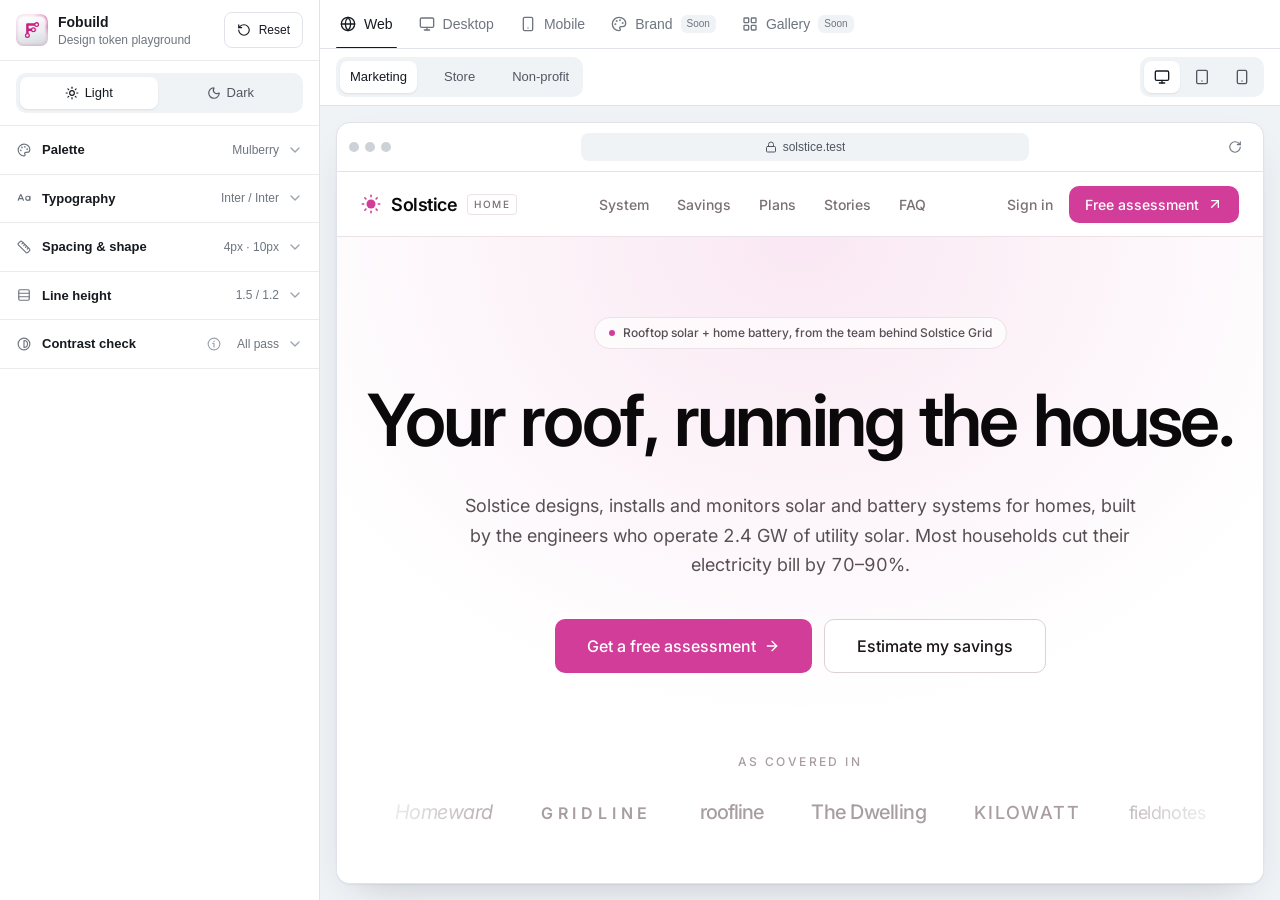
==== index.html @ 3772b2be "Fix phone frame aspect ratio breaking on tall viewports" ====
<!doctype html>
<html lang="en">
  <head>
    <meta charset="UTF-8" />
    <script>
      // Set the colour mode before first paint so the dark icon shows in dark mode and the light icon in light mode.
      try {
        var saved = JSON.parse(localStorage.getItem('fobuild:theme:v1') || '{}').mode
        var dark = saved === 'dark' || (saved !== 'light' && matchMedia('(prefers-color-scheme: dark)').matches)
        document.documentElement.classList.toggle('dark', dark)
        document.documentElement.style.colorScheme = dark ? 'dark' : 'light'
      } catch (e) {}
    </script>
    <link rel="icon" type="image/png" sizes="32x32" href="/icon-32.png" />
    <link rel="icon" type="image/svg+xml" href="/icon.svg" />
    <link rel="apple-touch-icon" href="/apple-touch-icon.png" />
    <link rel="manifest" href="/manifest.webmanifest" />
    <meta name="viewport" content="width=device-width, initial-scale=1.0" />
    <title>Fobuild</title>
    <meta name="description" content="One theme, every surface. Try your palette, type and spacing on real websites and apps, live." />
    <meta name="theme-color" content="#b02c7f" />
    <link rel="canonical" href="https://fobuild.app/" />

    <meta property="og:type" content="website" />
    <meta property="og:site_name" content="Fobuild" />
    <meta property="og:url" content="https://fobuild.app/" />
    <meta property="og:title" content="Fobuild: one theme, every surface" />
    <meta property="og:description" content="Try your palette, type and spacing on real websites and apps, live." />
    <meta property="og:image" content="https://fobuild.app/og.jpg" />
    <meta property="og:image:type" content="image/jpeg" />
    <meta property="og:image:width" content="1200" />
    <meta property="og:image:height" content="630" />
    <meta property="og:image:alt" content="The Fobuild icon beside the headline One theme, every surface., above the studio: a colour and type control panel next to a dashboard wearing the chosen theme." />

    <meta name="twitter:card" content="summary_large_image" />
    <meta name="twitter:title" content="Fobuild: one theme, every surface" />
    <meta name="twitter:description" content="Try your palette, type and spacing on real websites and apps, live." />
    <meta name="twitter:image" content="https://fobuild.app/og.jpg" />
    <meta name="twitter:image:alt" content="The Fobuild icon beside the headline One theme, every surface., above the studio's colour and type control panel." />
    <script type="module" crossorigin src="/assets/index-DYXd5wuA.js"></script>
    <link rel="modulepreload" crossorigin href="/assets/chevron-down-B0OCafTR.js">
    <link rel="stylesheet" crossorigin href="/assets/index-DveoBfRW.css">
  </head>
  <body>
    <div id="root"></div>
  </body>
</html>
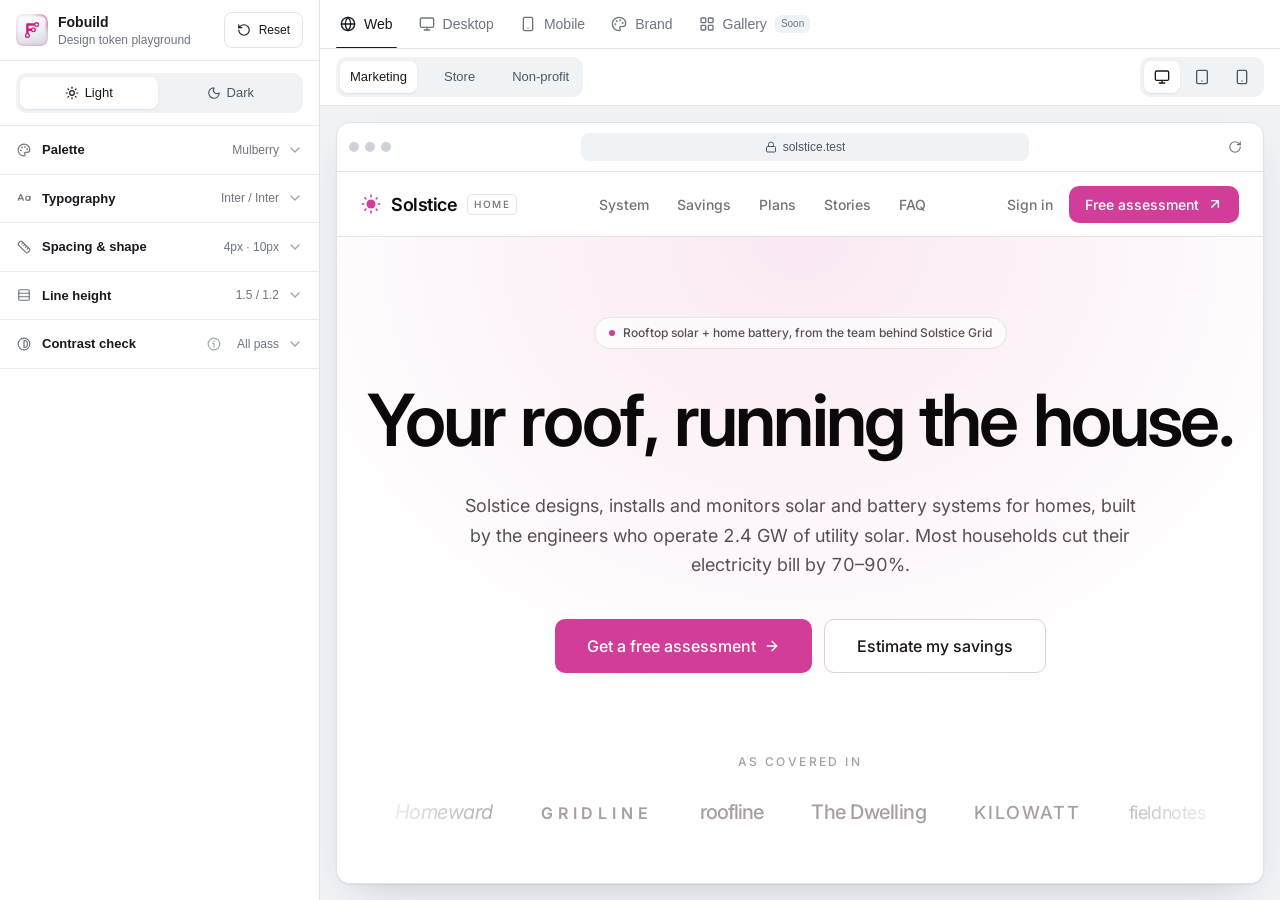
==== commit 21e31b78: "Add Brand Assets mode: three campaigns on out-of-home media with a brand sheet" ====
--- a/index.html
+++ b/index.html
@@ -37,9 +37,9 @@
     <meta name="twitter:description" content="Try your palette, type and spacing on real websites and apps, live." />
     <meta name="twitter:image" content="https://fobuild.app/og.jpg" />
     <meta name="twitter:image:alt" content="The Fobuild icon beside the headline One theme, every surface., above the studio's colour and type control panel." />
-    <script type="module" crossorigin src="/assets/index-DYXd5wuA.js"></script>
+    <script type="module" crossorigin src="/assets/index-CuqZ4KM8.js"></script>
     <link rel="modulepreload" crossorigin href="/assets/chevron-down-B0OCafTR.js">
-    <link rel="stylesheet" crossorigin href="/assets/index-DveoBfRW.css">
+    <link rel="stylesheet" crossorigin href="/assets/index-BxVwAOzp.css">
   </head>
   <body>
     <div id="root"></div>
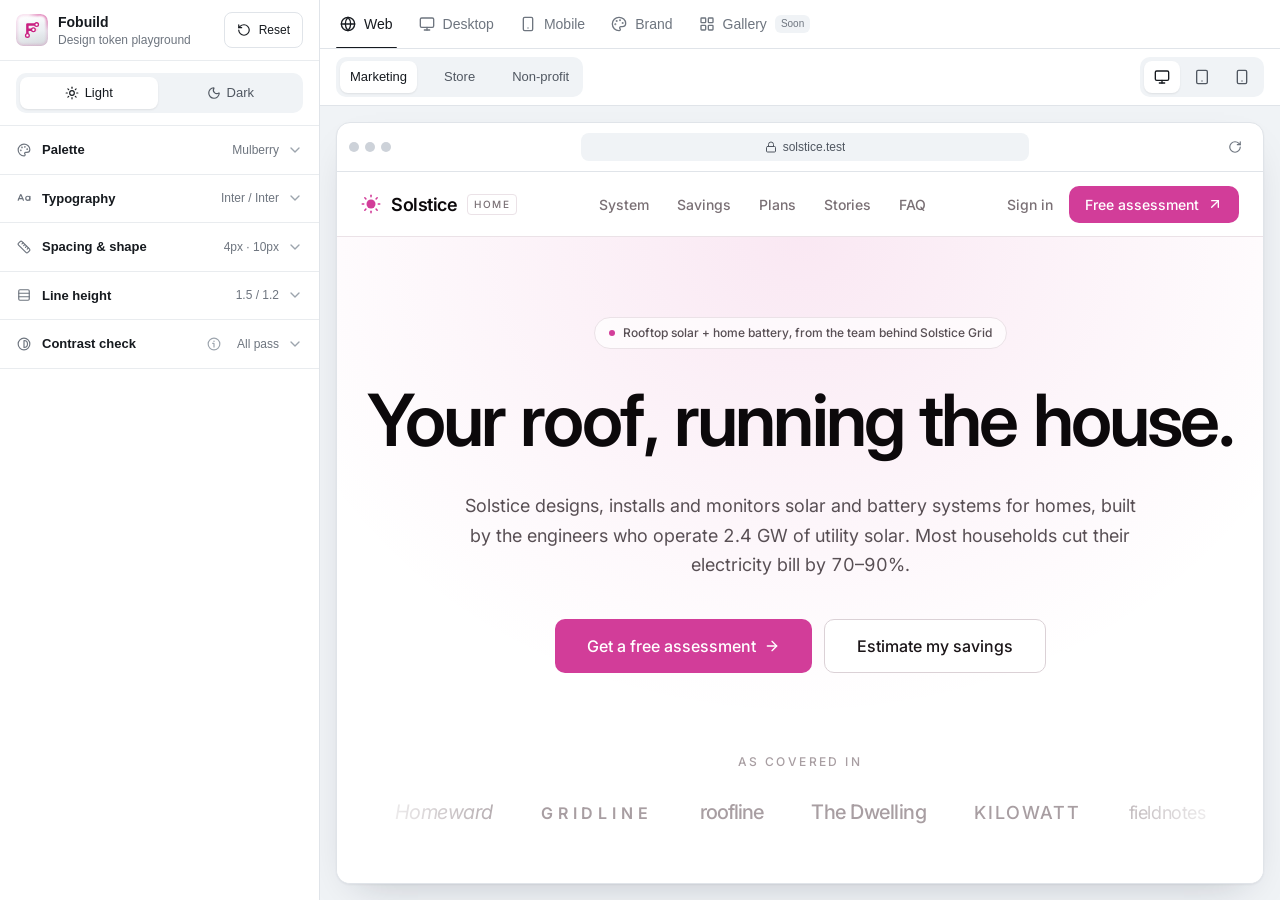
==== commit 22f1196c: "Brand Assets: public photo scenes from Unsplash with lighting, text layout fixes" ====
--- a/index.html
+++ b/index.html
@@ -37,9 +37,9 @@
     <meta name="twitter:description" content="Try your palette, type and spacing on real websites and apps, live." />
     <meta name="twitter:image" content="https://fobuild.app/og.jpg" />
     <meta name="twitter:image:alt" content="The Fobuild icon beside the headline One theme, every surface., above the studio's colour and type control panel." />
-    <script type="module" crossorigin src="/assets/index-CuqZ4KM8.js"></script>
+    <script type="module" crossorigin src="/assets/index-CbEDPta1.js"></script>
     <link rel="modulepreload" crossorigin href="/assets/chevron-down-B0OCafTR.js">
-    <link rel="stylesheet" crossorigin href="/assets/index-BxVwAOzp.css">
+    <link rel="stylesheet" crossorigin href="/assets/index-CQRLE5ag.css">
   </head>
   <body>
     <div id="root"></div>
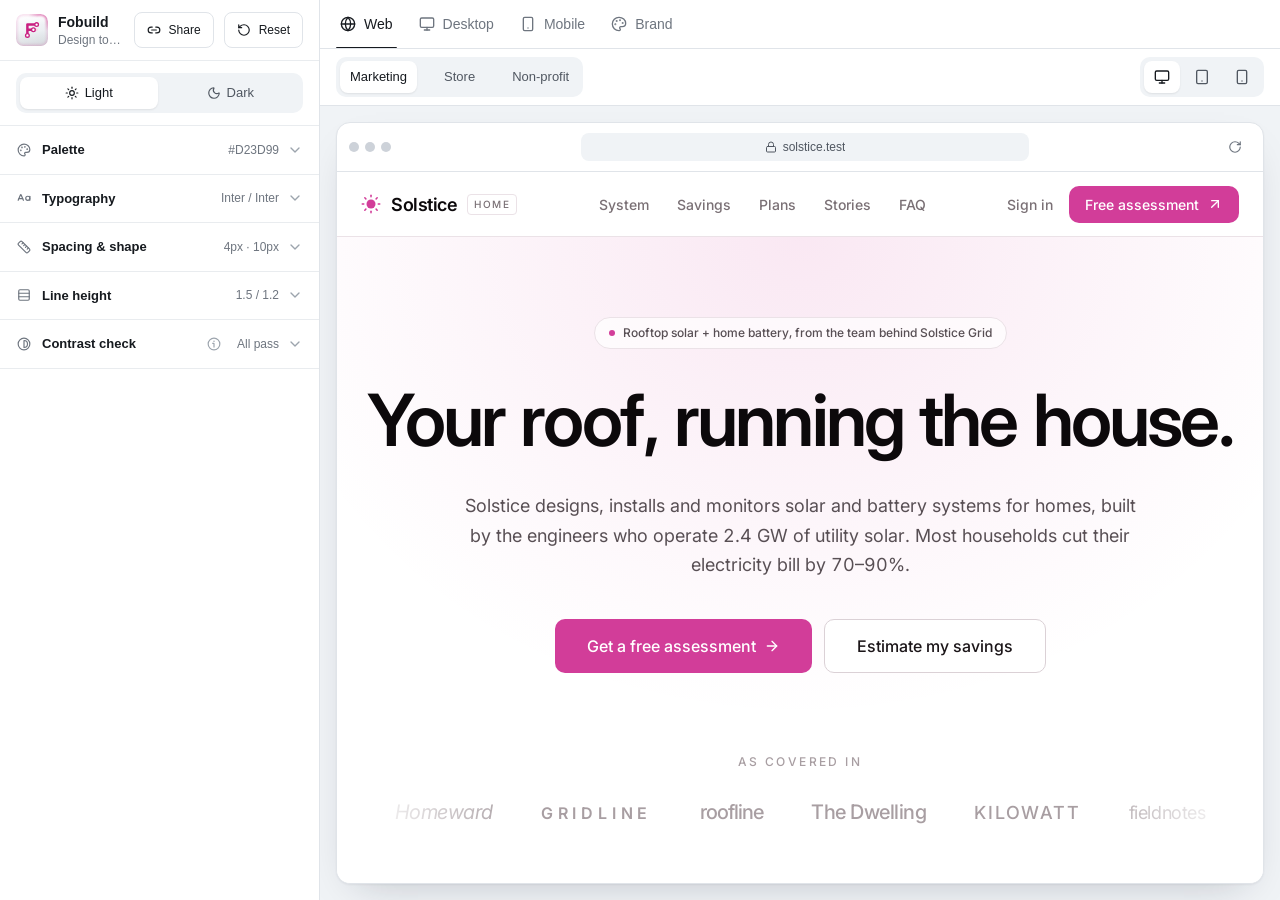
==== commit 544477ee: "Share links, phone-width tab dropdowns, palette Randomize button, remove Component Gallery tab" ====
--- a/index.html
+++ b/index.html
@@ -37,9 +37,9 @@
     <meta name="twitter:description" content="Try your palette, type and spacing on real websites and apps, live." />
     <meta name="twitter:image" content="https://fobuild.app/og.jpg" />
     <meta name="twitter:image:alt" content="The Fobuild icon beside the headline One theme, every surface., above the studio's colour and type control panel." />
-    <script type="module" crossorigin src="/assets/index-CbEDPta1.js"></script>
-    <link rel="modulepreload" crossorigin href="/assets/chevron-down-B0OCafTR.js">
-    <link rel="stylesheet" crossorigin href="/assets/index-CQRLE5ag.css">
+    <script type="module" crossorigin src="/assets/index-DsmQ3OnP.js"></script>
+    <link rel="modulepreload" crossorigin href="/assets/chevron-down-CErOunYd.js">
+    <link rel="stylesheet" crossorigin href="/assets/index-YfrplkVO.css">
   </head>
   <body>
     <div id="root"></div>
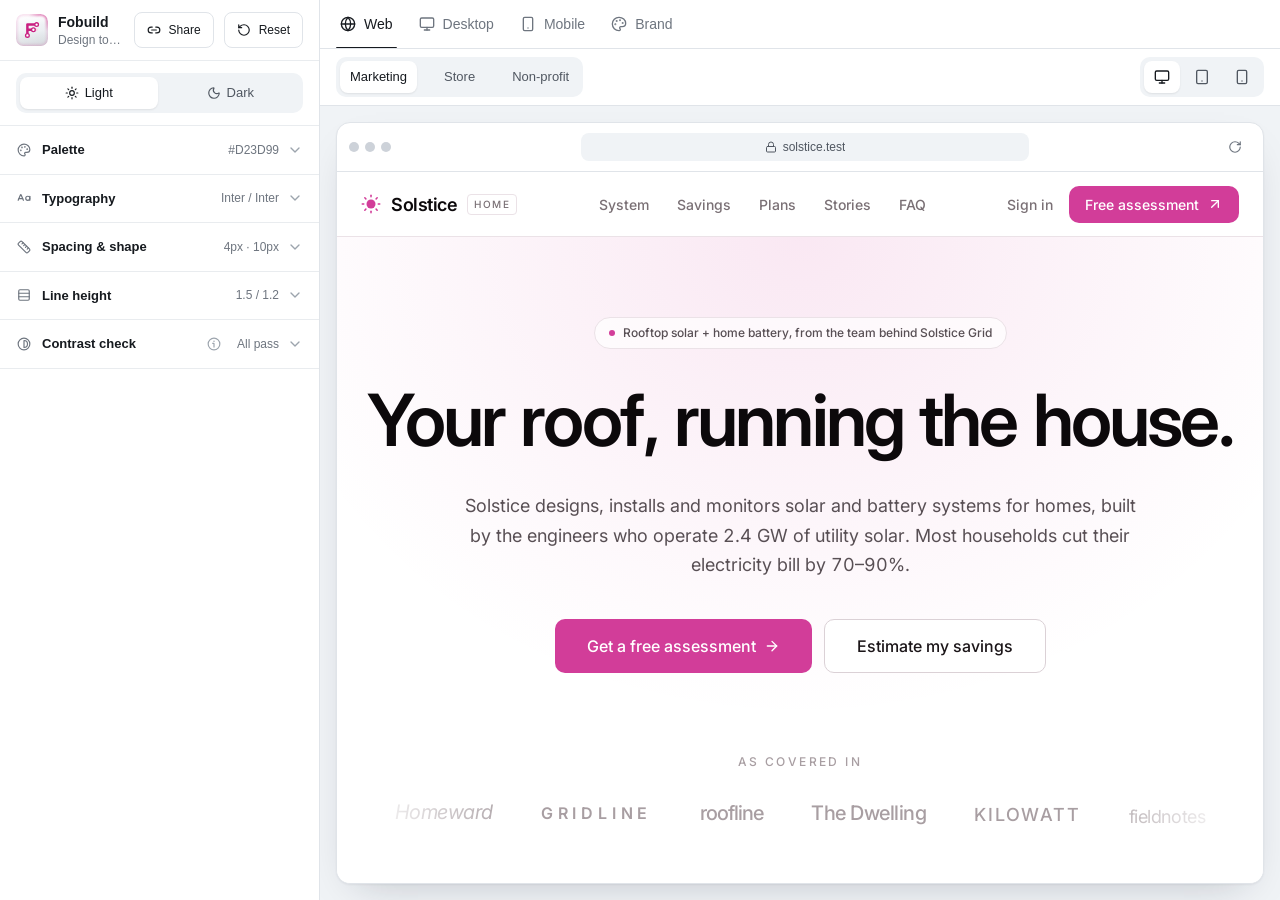
==== commit 2aff356a: "Status colours as a compact pill strip" ====
--- a/index.html
+++ b/index.html
@@ -37,9 +37,9 @@
     <meta name="twitter:description" content="Try your palette, type and spacing on real websites and apps, live." />
     <meta name="twitter:image" content="https://fobuild.app/og.jpg" />
     <meta name="twitter:image:alt" content="The Fobuild icon beside the headline One theme, every surface., above the studio's colour and type control panel." />
-    <script type="module" crossorigin src="/assets/index-DsmQ3OnP.js"></script>
+    <script type="module" crossorigin src="/assets/index-z8RqMeF3.js"></script>
     <link rel="modulepreload" crossorigin href="/assets/chevron-down-CErOunYd.js">
-    <link rel="stylesheet" crossorigin href="/assets/index-YfrplkVO.css">
+    <link rel="stylesheet" crossorigin href="/assets/index-DrRqcaQu.css">
   </head>
   <body>
     <div id="root"></div>
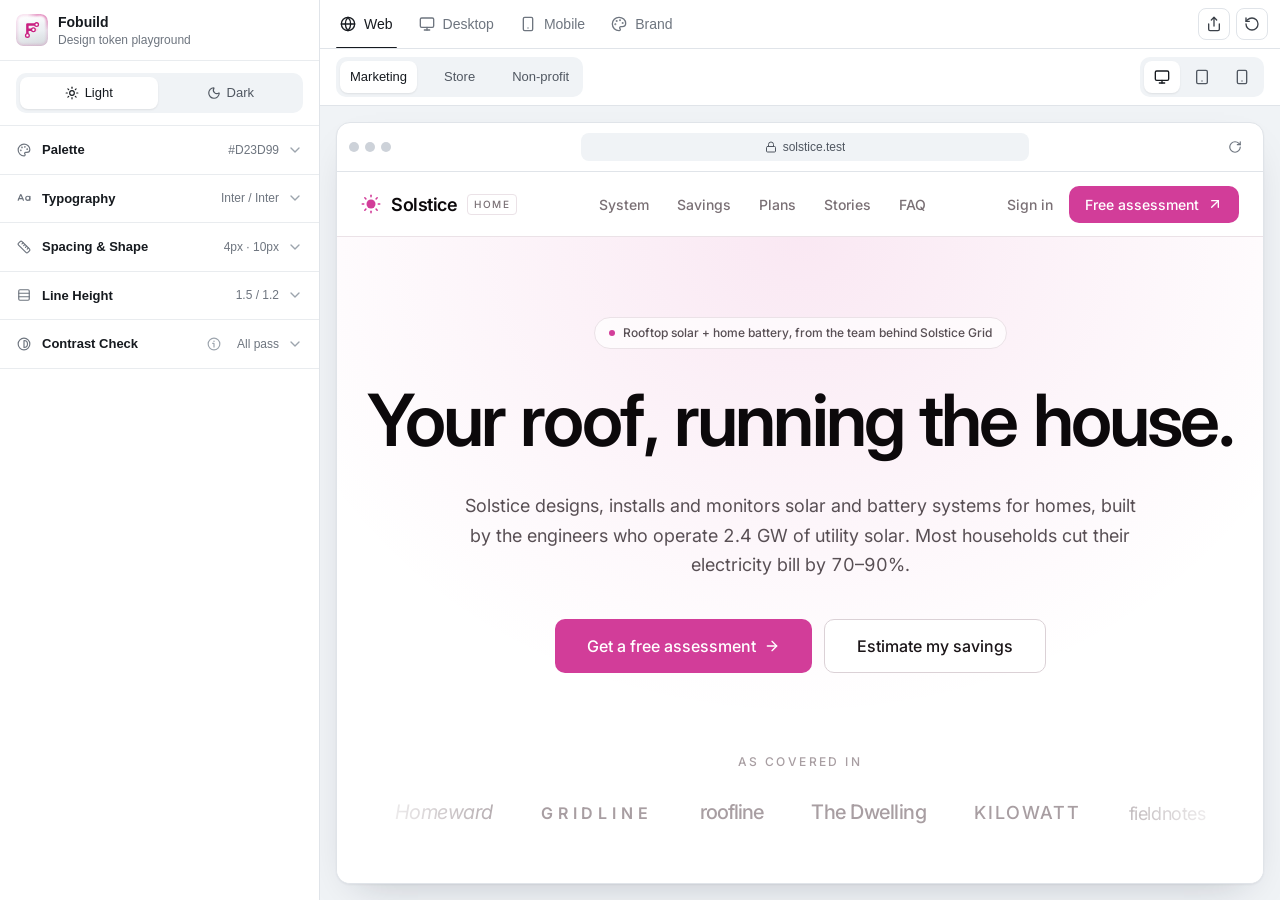
==== commit a69e4a27: "Share and Reset as icon buttons in the mode bar, Title Case sidebar labels" ====
--- a/index.html
+++ b/index.html
@@ -37,7 +37,7 @@
     <meta name="twitter:description" content="Try your palette, type and spacing on real websites and apps, live." />
     <meta name="twitter:image" content="https://fobuild.app/og.jpg" />
     <meta name="twitter:image:alt" content="The Fobuild icon beside the headline One theme, every surface., above the studio's colour and type control panel." />
-    <script type="module" crossorigin src="/assets/index-z8RqMeF3.js"></script>
+    <script type="module" crossorigin src="/assets/index-D_5QqQP_.js"></script>
     <link rel="modulepreload" crossorigin href="/assets/chevron-down-CErOunYd.js">
     <link rel="stylesheet" crossorigin href="/assets/index-DrRqcaQu.css">
   </head>
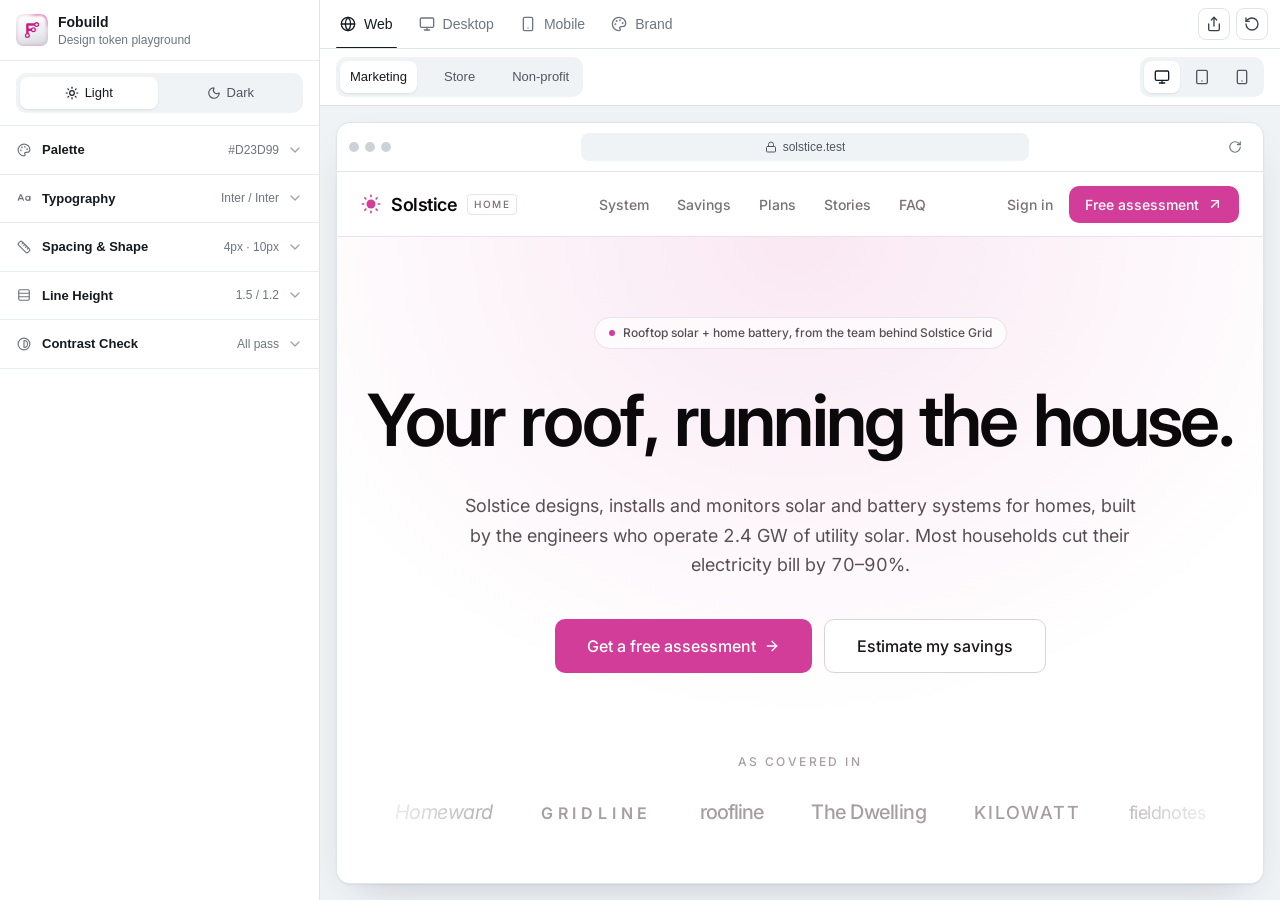
==== commit 03b7bf54: "Resizable controls panel, one-row hover on section headers, no help icon on Contrast Check" ====
--- a/index.html
+++ b/index.html
@@ -37,9 +37,9 @@
     <meta name="twitter:description" content="Try your palette, type and spacing on real websites and apps, live." />
     <meta name="twitter:image" content="https://fobuild.app/og.jpg" />
     <meta name="twitter:image:alt" content="The Fobuild icon beside the headline One theme, every surface., above the studio's colour and type control panel." />
-    <script type="module" crossorigin src="/assets/index-D_5QqQP_.js"></script>
+    <script type="module" crossorigin src="/assets/index-DD5ut3Lq.js"></script>
     <link rel="modulepreload" crossorigin href="/assets/chevron-down-CErOunYd.js">
-    <link rel="stylesheet" crossorigin href="/assets/index-DrRqcaQu.css">
+    <link rel="stylesheet" crossorigin href="/assets/index-CtiXaPpp.css">
   </head>
   <body>
     <div id="root"></div>
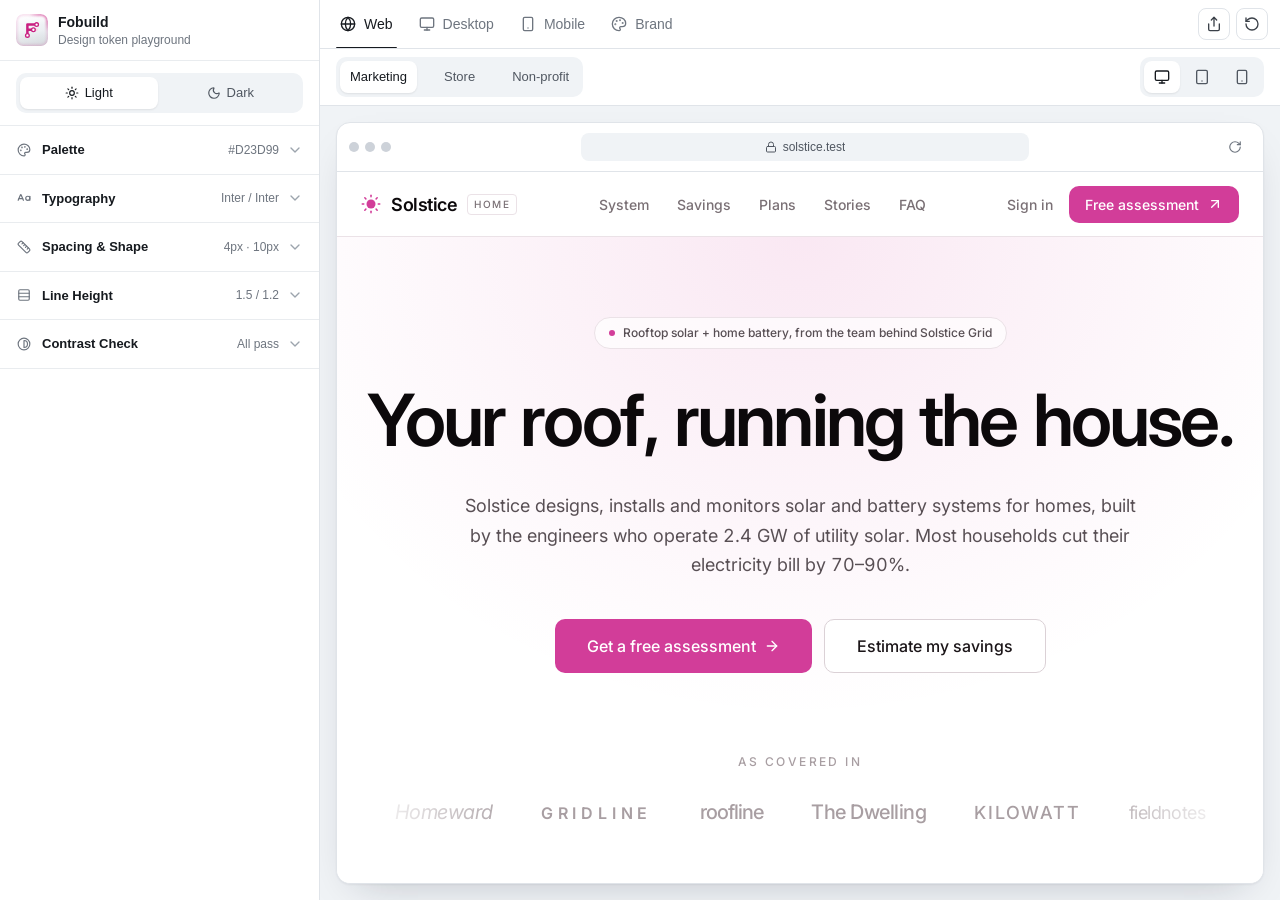
==== commit e609f7a2: "Resize handle label matches the panel's name" ====
--- a/index.html
+++ b/index.html
@@ -37,9 +37,9 @@
     <meta name="twitter:description" content="Try your palette, type and spacing on real websites and apps, live." />
     <meta name="twitter:image" content="https://fobuild.app/og.jpg" />
     <meta name="twitter:image:alt" content="The Fobuild icon beside the headline One theme, every surface., above the studio's colour and type control panel." />
-    <script type="module" crossorigin src="/assets/index-DD5ut3Lq.js"></script>
+    <script type="module" crossorigin src="/assets/index-ChA01t8n.js"></script>
     <link rel="modulepreload" crossorigin href="/assets/chevron-down-CErOunYd.js">
-    <link rel="stylesheet" crossorigin href="/assets/index-CtiXaPpp.css">
+    <link rel="stylesheet" crossorigin href="/assets/index-DjX_15rk.css">
   </head>
   <body>
     <div id="root"></div>
